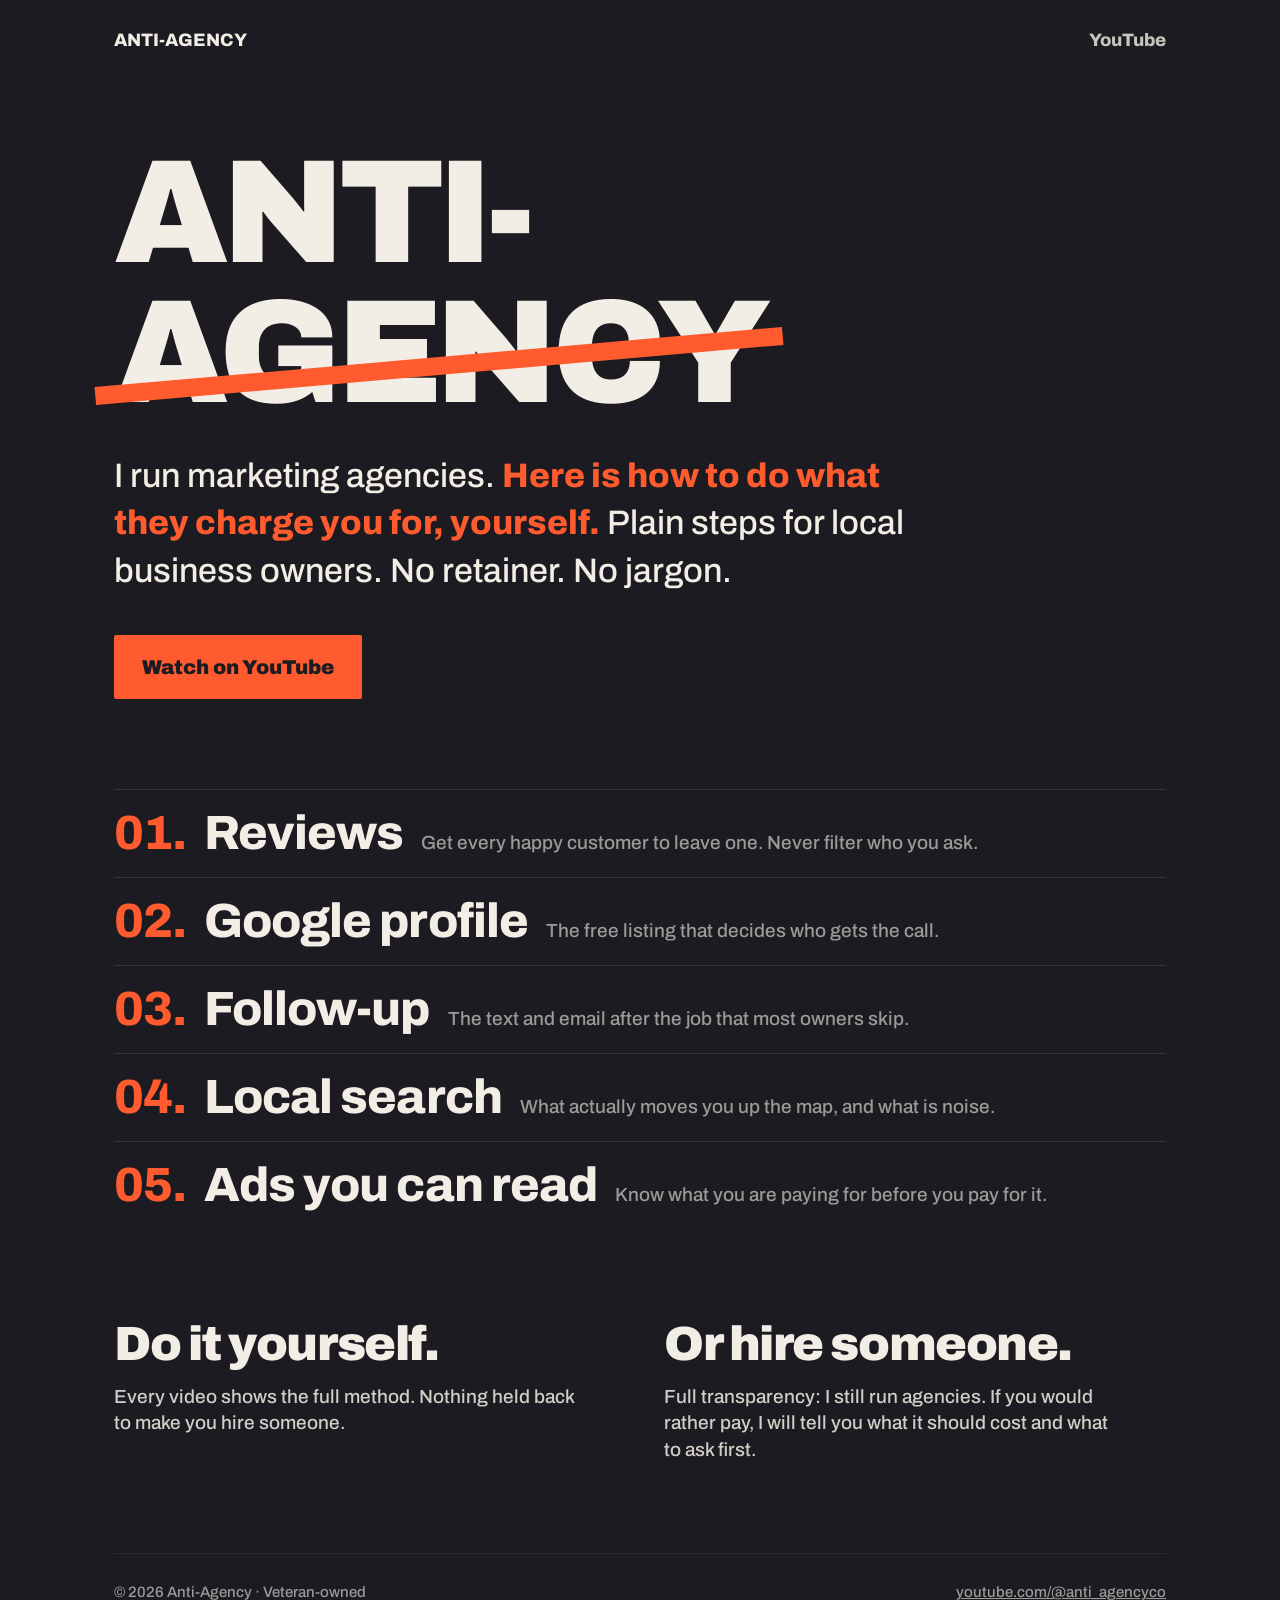
==== index.html @ 991d957f "anti-agency.co v1" ====
<!doctype html>
<html lang="en">
<head>
<meta charset="utf-8">
<meta name="viewport" content="width=device-width,initial-scale=1">
<title>Anti-Agency — do what agencies charge you for, yourself</title>
<meta name="description" content="I run marketing agencies. Here is how local business owners can do the work agencies charge a monthly retainer for: reviews, Google profile, follow-up, local search.">
<meta property="og:title" content="Anti-Agency">
<meta property="og:description" content="I run marketing agencies. Here is how to do it yourself.">
<meta property="og:image" content="https://anti-agency.co/avatar.png">
<link rel="icon" href="avatar.png">
<link rel="preconnect" href="https://fonts.googleapis.com"><link rel="preconnect" href="https://fonts.gstatic.com" crossorigin>
<link href="https://fonts.googleapis.com/css2?family=Archivo:wght@500;800;900&display=swap" rel="stylesheet">
<style>
:root{--ink:#1B1B21;--sig:#FF5B2E;--paper:#F3EEE5}
*{margin:0;padding:0;box-sizing:border-box}
html,body{overflow-x:hidden}body{background:var(--ink);color:var(--paper);font-family:Archivo,system-ui,sans-serif;font-weight:500;line-height:1.4}
a{color:inherit}
.wrap{max-width:1100px;margin:0 auto;padding:0 24px}
header{display:flex;justify-content:space-between;align-items:center;padding:28px 0;font-weight:800;font-size:18px}
header nav a{margin-left:24px;text-decoration:none;opacity:.8}
header nav a:hover{opacity:1;color:var(--sig)}
.s{position:relative;display:inline-block}
.s:after{content:"";position:absolute;left:-3%;right:-3%;top:52%;height:.12em;background:var(--sig);transform:rotate(-5deg)}
h1{font-weight:900;font-size:clamp(40px,11.5vw,150px);letter-spacing:-.045em;line-height:.95;margin:7vh 0 28px}
.lede{font-size:clamp(22px,3vw,34px);max-width:820px}
.lede b{color:var(--sig);font-weight:800}
.cta{display:inline-block;margin-top:40px;background:var(--sig);color:var(--ink);font-weight:900;font-size:20px;padding:18px 28px;text-decoration:none;border-radius:2px}
.cta:hover{background:var(--paper)}
ol{list-style:none;margin:10vh 0 0;counter-reset:n}
ol li{counter-increment:n;font-weight:800;font-size:clamp(26px,4.2vw,48px);letter-spacing:-.02em;padding:10px 0;border-top:1px solid #33333b;display:flex;gap:18px;align-items:baseline;flex-wrap:wrap}
ol li:before{content:counter(n,decimal-leading-zero)".";color:var(--sig)}
ol li span{font-weight:500;font-size:clamp(15px,1.6vw,19px);opacity:.6;letter-spacing:0}
.deal{margin:10vh 0;display:grid;grid-template-columns:1fr 1fr;gap:48px}
.deal h2{font-weight:900;font-size:clamp(30px,4vw,48px);letter-spacing:-.03em;line-height:1;margin-bottom:16px}
.deal p{font-size:19px;opacity:.85;max-width:460px}
footer{border-top:1px solid #33333b;padding:28px 0 48px;font-size:15px;opacity:.6;display:flex;justify-content:space-between;flex-wrap:wrap;gap:12px}
@media(max-width:720px){.deal{grid-template-columns:1fr}header nav a{margin-left:14px}}
</style>
</head>
<body>
<div class="wrap">
<header><div>ANTI-AGENCY</div><nav><a href="https://www.youtube.com/@anti_agencyco">YouTube</a></nav></header>

<h1>ANTI-<span class="s">AGENCY</span></h1>
<p class="lede">I run marketing agencies. <b>Here is how to do what they charge you for, yourself.</b> Plain steps for local business owners. No retainer. No jargon.</p>
<a class="cta" href="https://www.youtube.com/@anti_agencyco?sub_confirmation=1">Watch on YouTube</a>

<ol>
<li>Reviews <span>Get every happy customer to leave one. Never filter who you ask.</span></li>
<li>Google profile <span>The free listing that decides who gets the call.</span></li>
<li>Follow-up <span>The text and email after the job that most owners skip.</span></li>
<li>Local search <span>What actually moves you up the map, and what is noise.</span></li>
<li>Ads you can read <span>Know what you are paying for before you pay for it.</span></li>
</ol>

<section class="deal">
<div><h2>Do it yourself.</h2><p>Every video shows the full method. Nothing held back to make you hire someone.</p></div>
<div><h2>Or hire someone.</h2><p>Full transparency: I still run agencies. If you would rather pay, I will tell you what it should cost and what to ask first.</p></div>
</section>

<footer><div>© 2026 Anti-Agency · Veteran-owned</div><div><a href="https://www.youtube.com/@anti_agencyco">youtube.com/@anti_agencyco</a></div></footer>
</div>
</body>
</html>
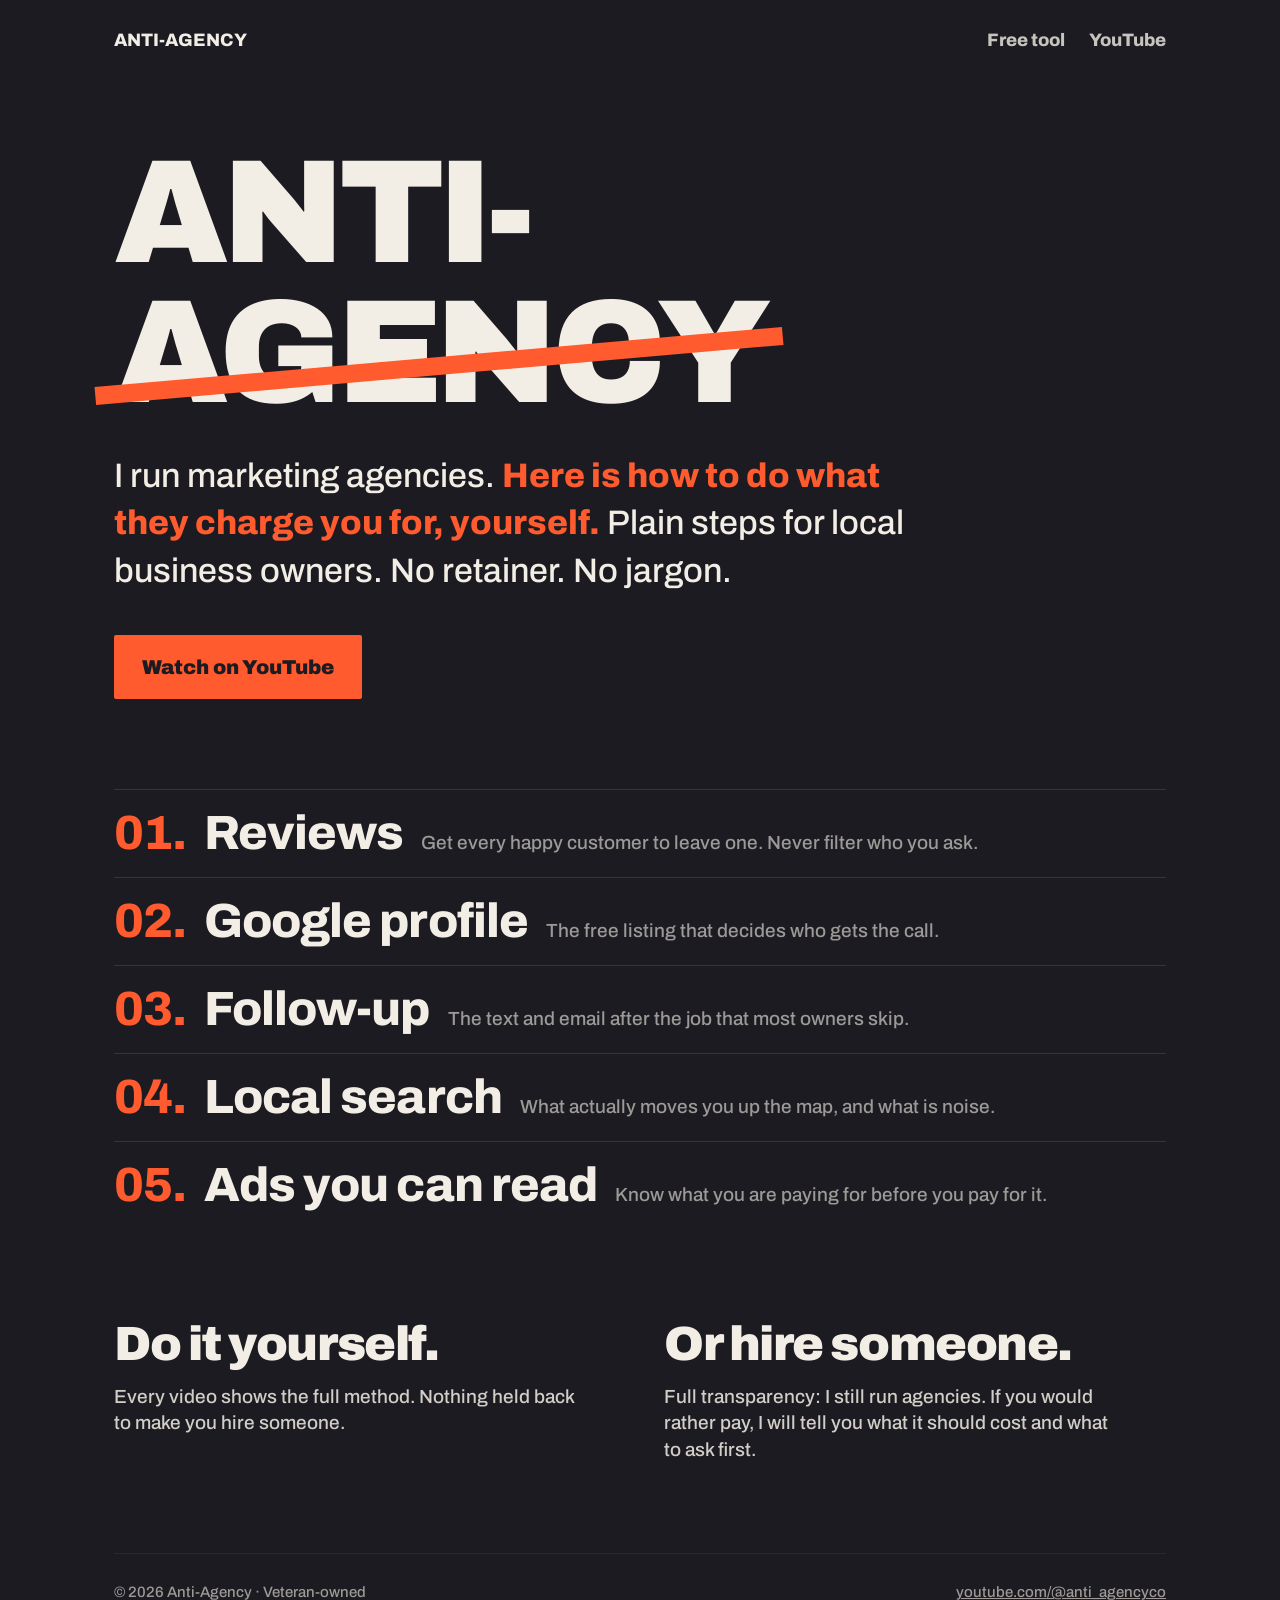
==== commit b8eb4f4d: "Add free Google review gap calculator with share card + cross-sell slot" ====
--- a/index.html
+++ b/index.html
@@ -40,7 +40,7 @@
 </head>
 <body>
 <div class="wrap">
-<header><div>ANTI-AGENCY</div><nav><a href="https://www.youtube.com/@anti_agencyco">YouTube</a></nav></header>
+<header><div>ANTI-AGENCY</div><nav><a href="/tools/review-gap/">Free tool</a><a href="https://www.youtube.com/@anti_agencyco">YouTube</a></nav></header>
 
 <h1>ANTI-<span class="s">AGENCY</span></h1>
 <p class="lede">I run marketing agencies. <b>Here is how to do what they charge you for, yourself.</b> Plain steps for local business owners. No retainer. No jargon.</p>
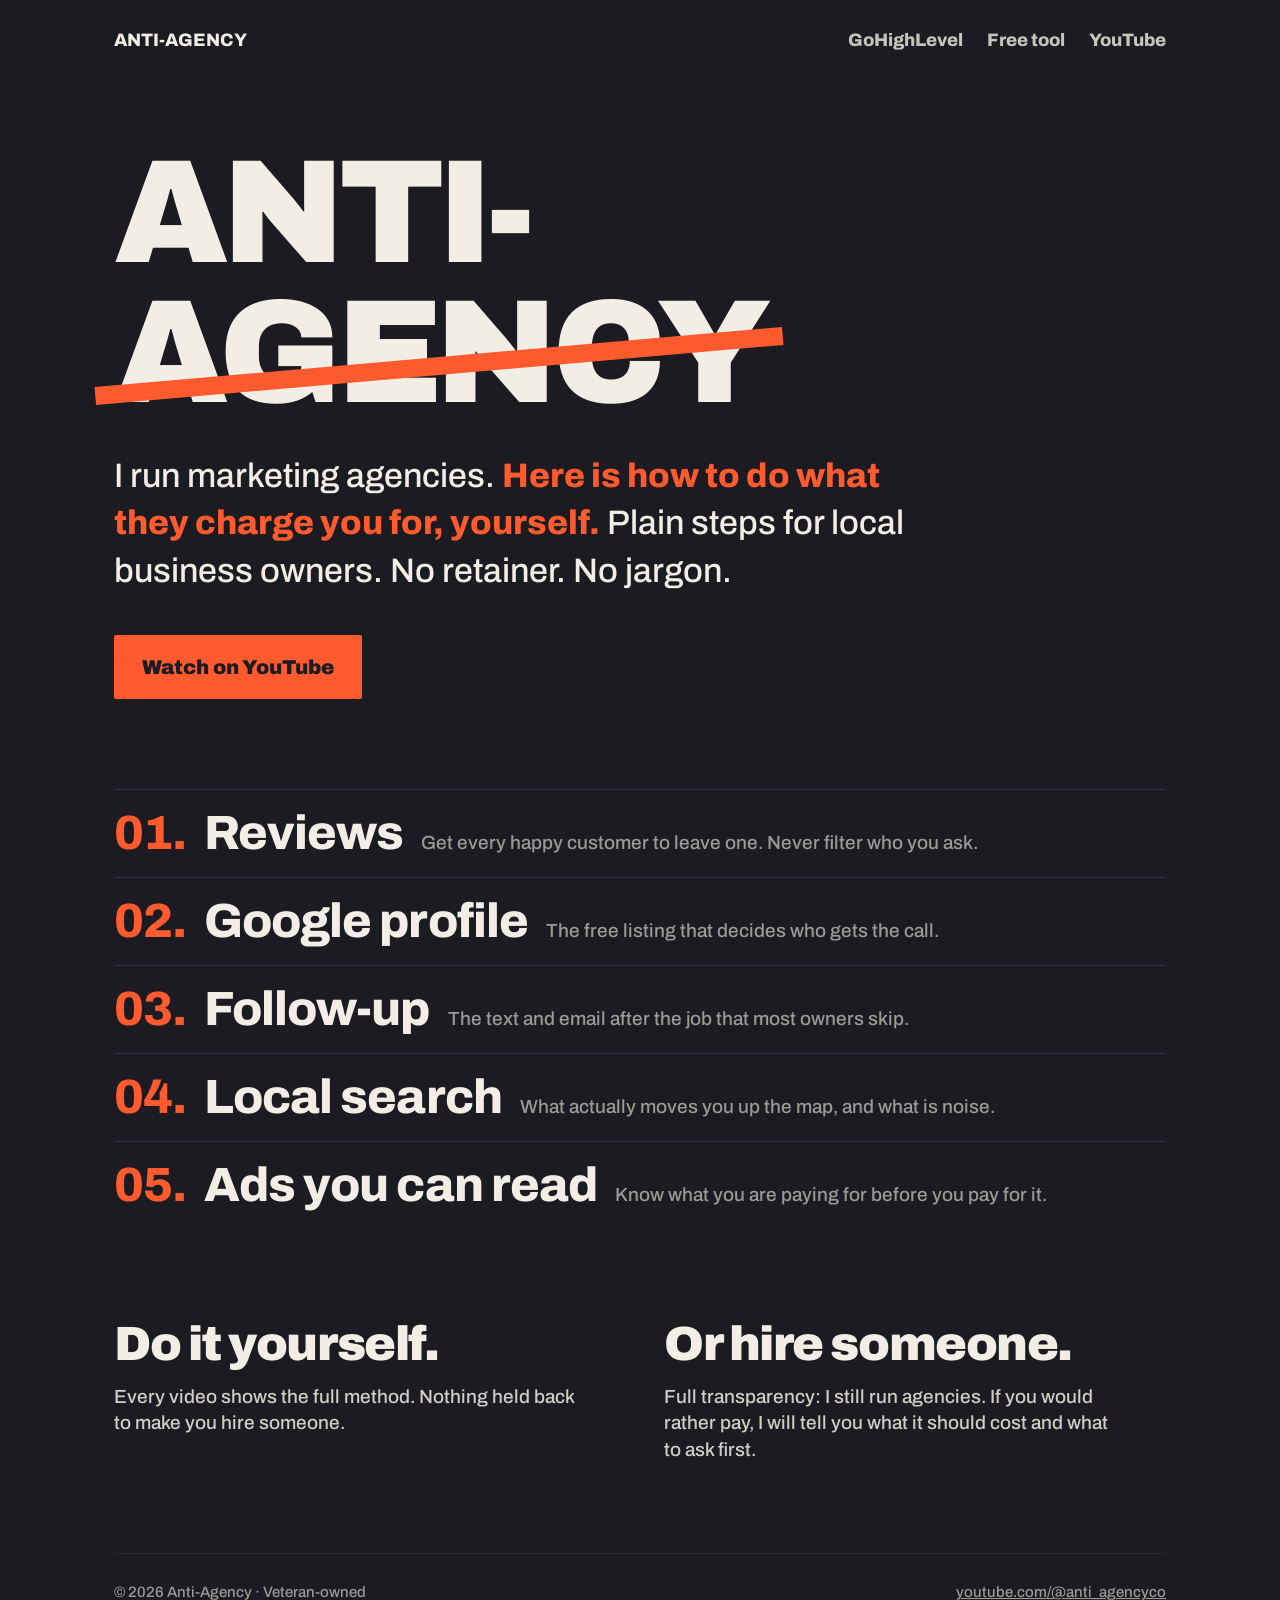
==== commit 84e54252: "Add 6 GoHighLevel review pages, /go/gohighlevel stub, sitemap, robots, GSC file Co-Authored-By: Clau" ====
--- a/index.html
+++ b/index.html
@@ -40,7 +40,7 @@
 </head>
 <body>
 <div class="wrap">
-<header><div>ANTI-AGENCY</div><nav><a href="/tools/review-gap/">Free tool</a><a href="https://www.youtube.com/@anti_agencyco">YouTube</a></nav></header>
+<header><div>ANTI-AGENCY</div><nav><a href="/gohighlevel-review/">GoHighLevel</a><a href="/tools/review-gap/">Free tool</a><a href="https://www.youtube.com/@anti_agencyco">YouTube</a></nav></header>
 
 <h1>ANTI-<span class="s">AGENCY</span></h1>
 <p class="lede">I run marketing agencies. <b>Here is how to do what they charge you for, yourself.</b> Plain steps for local business owners. No retainer. No jargon.</p>
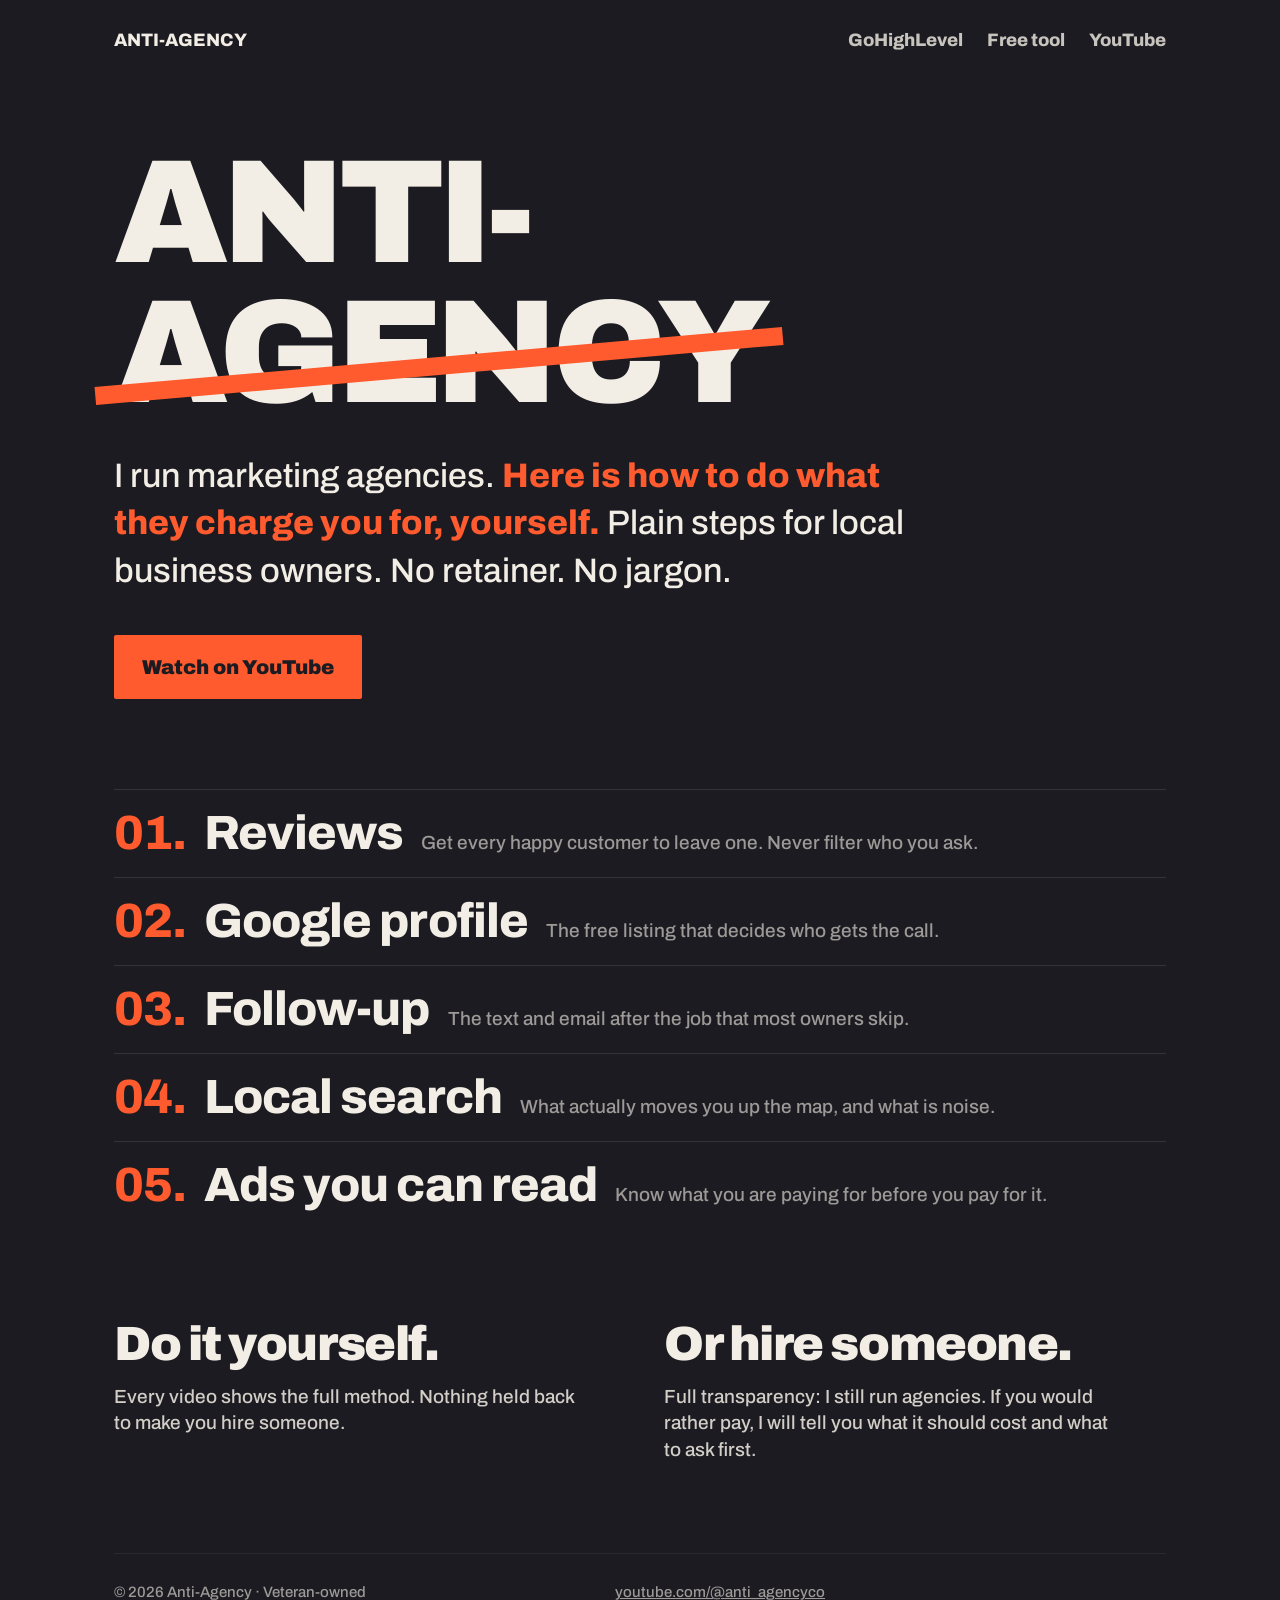
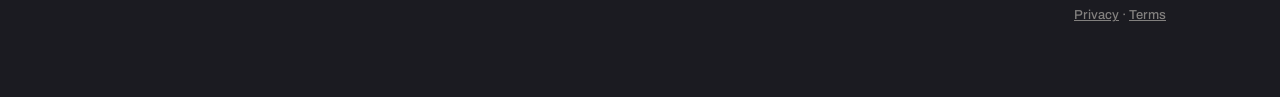
==== commit 6f0b56a8: "legal pages: privacy + terms, footer links on every page" ====
--- a/index.html
+++ b/index.html
@@ -59,7 +59,7 @@
 <div><h2>Or hire someone.</h2><p>Full transparency: I still run agencies. If you would rather pay, I will tell you what it should cost and what to ask first.</p></div>
 </section>
 
-<footer><div>© 2026 Anti-Agency · Veteran-owned</div><div><a href="https://www.youtube.com/@anti_agencyco">youtube.com/@anti_agencyco</a></div></footer>
+<footer><div>© 2026 Anti-Agency · Veteran-owned</div><div><a href="https://www.youtube.com/@anti_agencyco">youtube.com/@anti_agencyco</a></div><p data-legal-links style="text-align:center;font-size:13px;margin:24px 0;opacity:.8"><a href="/privacy/">Privacy</a> · <a href="/terms/">Terms</a></p></footer>
 </div>
 </body>
 </html>
